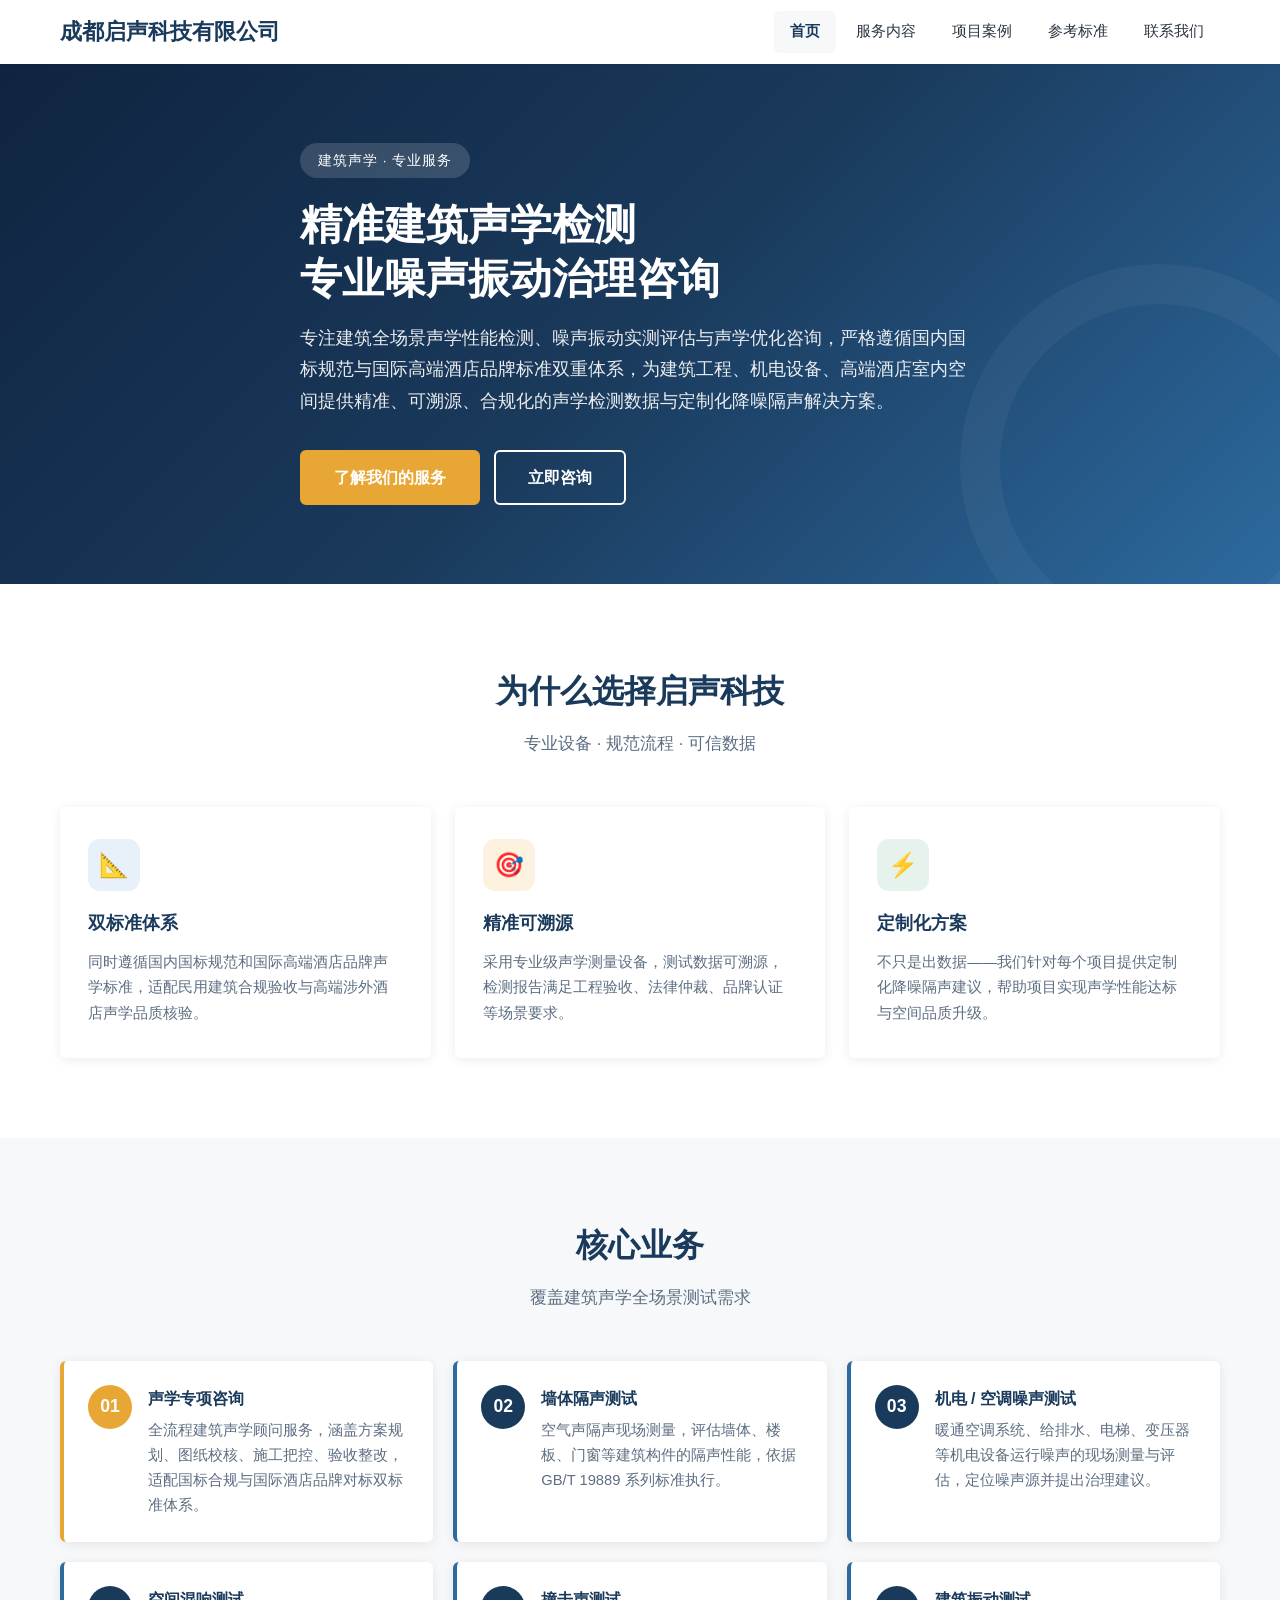
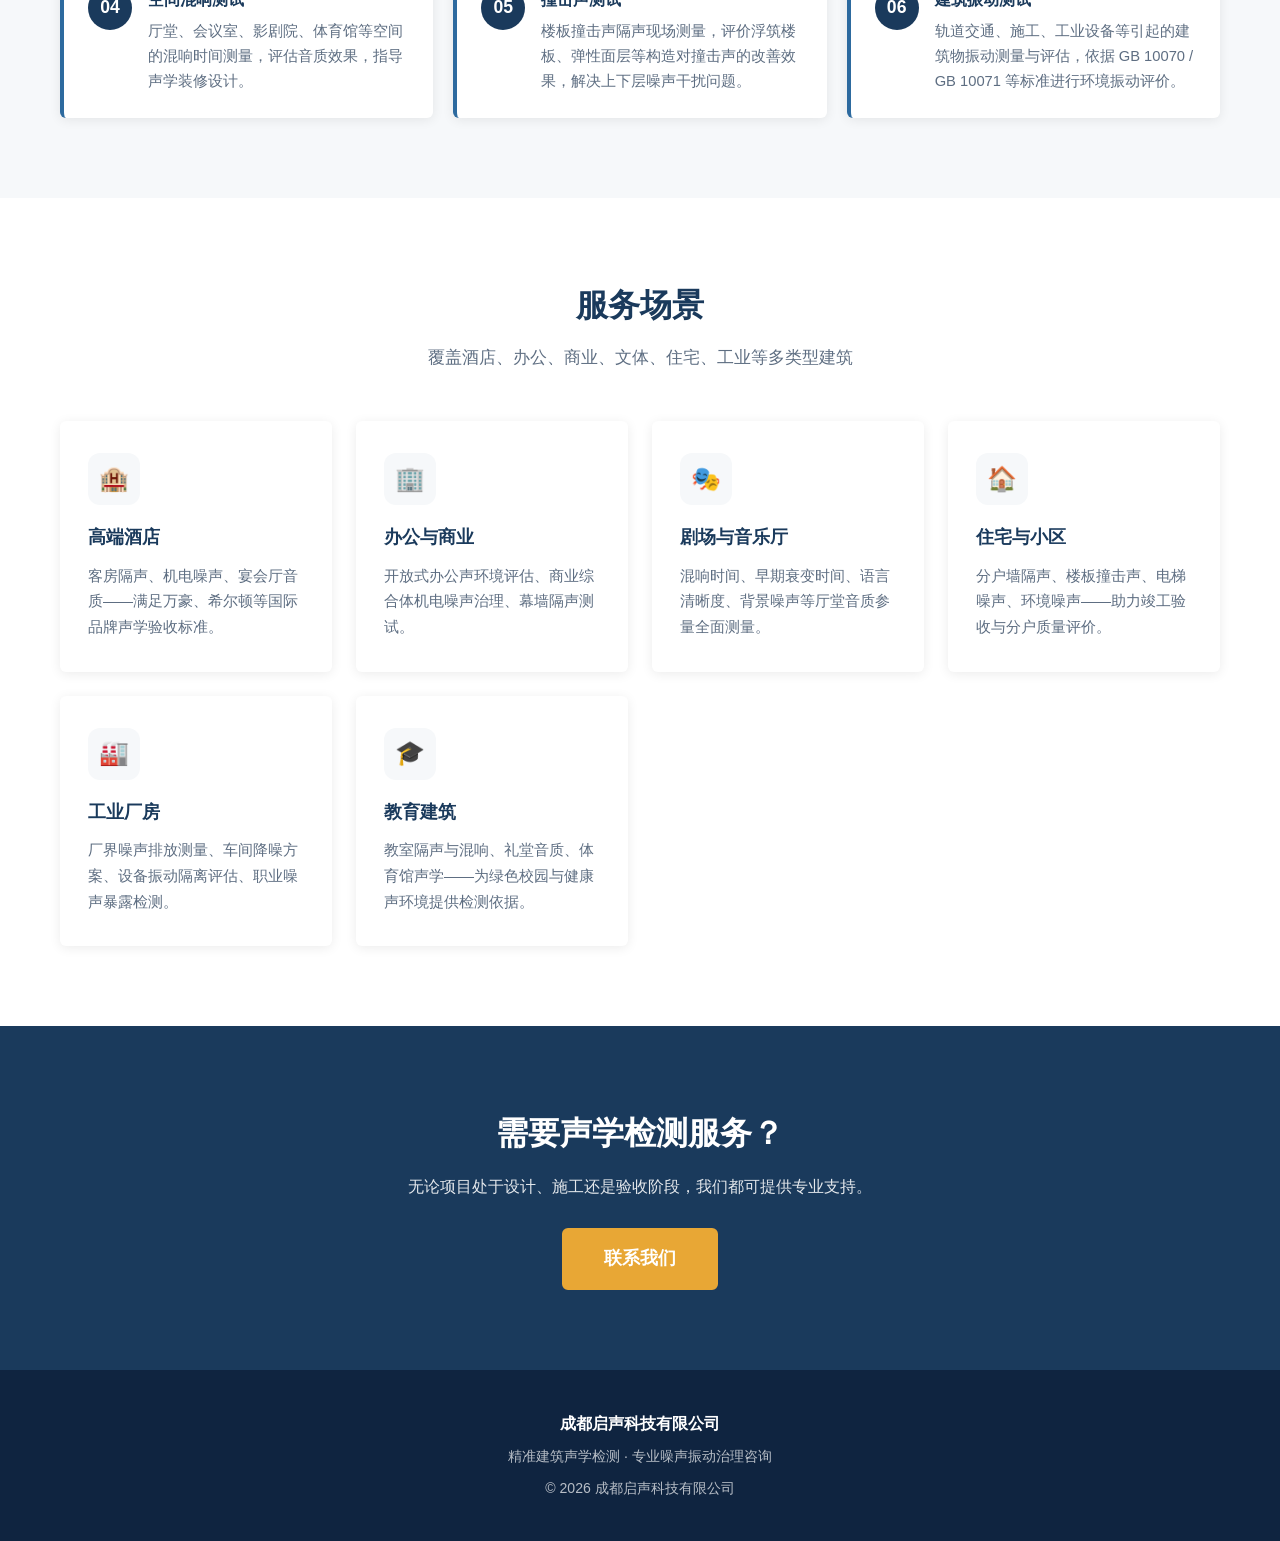
==== index.html @ ad762d35 "初始网站版本：成都启声科技有限公司官网" ====
<!DOCTYPE html>
<html lang="zh-CN">
<head>
  <meta charset="UTF-8">
  <meta name="viewport" content="width=device-width, initial-scale=1.0">
  <meta name="description" content="成都启声科技有限公司 — 精准建筑声学检测，专业噪声振动治理咨询。墙体隔声、机电噪声、空间混响、语言清晰度、撞击声、建筑振动测试。">
  <title>成都启声科技有限公司 | 建筑声学检测 · 噪声振动治理</title>
  <link rel="stylesheet" href="css/style.css">
</head>
<body>

<!-- ════════════ 导航 ════════════ -->
<nav class="nav">
  <div class="nav__inner">
    <a href="index.html" class="nav__logo">成都启声科技有限公司</a>
    <button class="nav__toggle" id="navToggle" aria-label="菜单">
      <span></span><span></span><span></span>
    </button>
    <ul class="nav__links" id="navLinks">
      <li><a href="index.html" class="active">首页</a></li>
      <li><a href="services.html">服务内容</a></li>
      <li><a href="cases.html">项目案例</a></li>
      <li><a href="standards.html">参考标准</a></li>
      <li><a href="contact.html">联系我们</a></li>
    </ul>
  </div>
</nav>

<!-- ════════════ 主视觉 ════════════ -->
<section class="hero">
  <div class="container">
    <div class="hero__content">
      <span class="hero__tag">建筑声学 · 专业服务</span>
      <h1 class="hero__title">精准建筑声学检测<br>专业噪声振动治理咨询</h1>
      <p class="hero__desc">
        专注建筑全场景声学性能检测、噪声振动实测评估与声学优化咨询，严格遵循国内国标规范与国际高端酒店品牌标准双重体系，为建筑工程、机电设备、高端酒店室内空间提供精准、可溯源、合规化的声学检测数据与定制化降噪隔声解决方案。
      </p>
      <div class="hero__btns">
        <a href="services.html" class="btn btn--primary">了解我们的服务</a>
        <a href="contact.html" class="btn btn--outline">立即咨询</a>
      </div>
    </div>
  </div>
</section>

<!-- ════════════ 三大优势 ════════════ -->
<section class="section">
  <div class="container">
    <h2 class="section__title">为什么选择启声科技</h2>
    <p class="section__subtitle">专业设备 · 规范流程 · 可信数据</p>
    <div class="cards">
      <div class="card">
        <div class="card__icon" style="background:#e8f0fa;color:#1a3a5c;">📐</div>
        <h3 class="card__title">双标准体系</h3>
        <p class="card__text">同时遵循国内国标规范和国际高端酒店品牌声学标准，适配民用建筑合规验收与高端涉外酒店声学品质核验。</p>
      </div>
      <div class="card">
        <div class="card__icon" style="background:#fdf2e0;color:#d4782f;">🎯</div>
        <h3 class="card__title">精准可溯源</h3>
        <p class="card__text">采用专业级声学测量设备，测试数据可溯源，检测报告满足工程验收、法律仲裁、品牌认证等场景要求。</p>
      </div>
      <div class="card">
        <div class="card__icon" style="background:#e6f3ec;color:#2d8052;">⚡</div>
        <h3 class="card__title">定制化方案</h3>
        <p class="card__text">不只是出数据——我们针对每个项目提供定制化降噪隔声建议，帮助项目实现声学性能达标与空间品质升级。</p>
      </div>
    </div>
  </div>
</section>

<!-- ════════════ 核心业务 ════════════ -->
<section class="section section--gray">
  <div class="container">
    <h2 class="section__title">核心业务</h2>
    <p class="section__subtitle">覆盖建筑声学全场景测试需求</p>
    <div class="service-list">
      <div class="service-item" style="border-left-color:var(--accent);">
        <div class="service-item__num" style="background:var(--accent);">01</div>
        <div>
          <div class="service-item__title">声学专项咨询</div>
          <div class="service-item__desc">全流程建筑声学顾问服务，涵盖方案规划、图纸校核、施工把控、验收整改，适配国标合规与国际酒店品牌对标双标准体系。</div>
        </div>
      </div>
      <div class="service-item">
        <div class="service-item__num">02</div>
        <div>
          <div class="service-item__title">墙体隔声测试</div>
          <div class="service-item__desc">空气声隔声现场测量，评估墙体、楼板、门窗等建筑构件的隔声性能，依据 GB/T 19889 系列标准执行。</div>
        </div>
      </div>
      <div class="service-item">
        <div class="service-item__num">03</div>
        <div>
          <div class="service-item__title">机电 / 空调噪声测试</div>
          <div class="service-item__desc">暖通空调系统、给排水、电梯、变压器等机电设备运行噪声的现场测量与评估，定位噪声源并提出治理建议。</div>
        </div>
      </div>
      <div class="service-item">
        <div class="service-item__num">04</div>
        <div>
          <div class="service-item__title">空间混响测试</div>
          <div class="service-item__desc">厅堂、会议室、影剧院、体育馆等空间的混响时间测量，评估音质效果，指导声学装修设计。</div>
        </div>
      </div>
      <div class="service-item">
        <div class="service-item__num">05</div>
        <div>
          <div class="service-item__title">撞击声测试</div>
          <div class="service-item__desc">楼板撞击声隔声现场测量，评价浮筑楼板、弹性面层等构造对撞击声的改善效果，解决上下层噪声干扰问题。</div>
        </div>
      </div>
      <div class="service-item">
        <div class="service-item__num">06</div>
        <div>
          <div class="service-item__title">建筑振动测试</div>
          <div class="service-item__desc">轨道交通、施工、工业设备等引起的建筑物振动测量与评估，依据 GB 10070 / GB 10071 等标准进行环境振动评价。</div>
        </div>
      </div>
    </div>
  </div>
</section>

<!-- ════════════ 服务场景 ════════════ -->
<section class="section">
  <div class="container">
    <h2 class="section__title">服务场景</h2>
    <p class="section__subtitle">覆盖酒店、办公、商业、文体、住宅、工业等多类型建筑</p>
    <div class="cards">
      <div class="card">
        <div class="card__icon">🏨</div>
        <h3 class="card__title">高端酒店</h3>
        <p class="card__text">客房隔声、机电噪声、宴会厅音质——满足万豪、希尔顿等国际品牌声学验收标准。</p>
      </div>
      <div class="card">
        <div class="card__icon">🏢</div>
        <h3 class="card__title">办公与商业</h3>
        <p class="card__text">开放式办公声环境评估、商业综合体机电噪声治理、幕墙隔声测试。</p>
      </div>
      <div class="card">
        <div class="card__icon">🎭</div>
        <h3 class="card__title">剧场与音乐厅</h3>
        <p class="card__text">混响时间、早期衰变时间、语言清晰度、背景噪声等厅堂音质参量全面测量。</p>
      </div>
      <div class="card">
        <div class="card__icon">🏠</div>
        <h3 class="card__title">住宅与小区</h3>
        <p class="card__text">分户墙隔声、楼板撞击声、电梯噪声、环境噪声——助力竣工验收与分户质量评价。</p>
      </div>
      <div class="card">
        <div class="card__icon">🏭</div>
        <h3 class="card__title">工业厂房</h3>
        <p class="card__text">厂界噪声排放测量、车间降噪方案、设备振动隔离评估、职业噪声暴露检测。</p>
      </div>
      <div class="card">
        <div class="card__icon">🎓</div>
        <h3 class="card__title">教育建筑</h3>
        <p class="card__text">教室隔声与混响、礼堂音质、体育馆声学——为绿色校园与健康声环境提供检测依据。</p>
      </div>
    </div>
  </div>
</section>

<!-- ════════════ 咨询CTA ════════════ -->
<section class="section section--dark" style="text-align:center;">
  <div class="container">
    <h2 class="section__title">需要声学检测服务？</h2>
    <p style="margin-bottom:28px;opacity:.88;">无论项目处于设计、施工还是验收阶段，我们都可提供专业支持。</p>
    <a href="contact.html" class="btn btn--primary" style="font-size:1.1rem;padding:14px 40px;">联系我们</a>
  </div>
</section>

<!-- ════════════ 页脚 ════════════ -->
<footer class="footer">
  <div class="container">
    <div class="footer__brand">成都启声科技有限公司</div>
    <p>精准建筑声学检测 · 专业噪声振动治理咨询</p>
    <p style="margin-top:8px;">© 2026 成都启声科技有限公司</p>
  </div>
</footer>

<script src="js/main.js"></script>
</body>
</html>
---- css/style.css ----
/* ============================================
   成都启声科技有限公司 — 官网样式
   建筑声学检测 · 噪声振动治理咨询
   ============================================ */

/* ── 基础重置 ── */
*, *::before, *::after { box-sizing: border-box; margin: 0; padding: 0; }

:root {
  --blue:       #1a3a5c;
  --blue-light: #2d6a9f;
  --blue-dark:  #0f2440;
  --accent:     #e8a735;
  --accent-alt: #d4782f;
  --gray-100:   #f6f8fa;
  --gray-200:   #e9edf2;
  --gray-300:   #c5cdd8;
  --gray-600:   #5e6e82;
  --gray-800:   #2c3542;
  --white:      #ffffff;
  --black:      #1a1a1a;
  --radius:     6px;
  --shadow:     0 2px 12px rgba(0,0,0,.08);
  --shadow-lg:  0 8px 32px rgba(0,0,0,.12);
  --max-width:  1200px;
}

html { scroll-behavior: smooth; }

body {
  font-family: "PingFang SC", "Microsoft YaHei", "Hiragino Sans GB", -apple-system, BlinkMacSystemFont, sans-serif;
  font-size: 16px;
  line-height: 1.7;
  color: var(--gray-800);
  background: var(--white);
}

/* ── 通用 ── */
a { color: var(--blue-light); text-decoration: none; transition: color .2s; }
a:hover { color: var(--accent); }

img { max-width: 100%; height: auto; display: block; }

.container { max-width: var(--max-width); margin: 0 auto; padding: 0 20px; }

.section { padding: 80px 0; }
.section--gray { background: var(--gray-100); }
.section--dark { background: var(--blue); color: var(--white); }

.section__title {
  font-size: 2rem;
  font-weight: 700;
  text-align: center;
  margin-bottom: 12px;
  color: var(--blue);
}

.section__subtitle {
  text-align: center;
  color: var(--gray-600);
  margin-bottom: 48px;
  font-size: 1.05rem;
}

.section--dark .section__title,
.section--dark .section__subtitle { color: var(--white); }

/* ── 按钮 ── */
.btn {
  display: inline-block;
  padding: 12px 32px;
  border-radius: var(--radius);
  font-size: 1rem;
  font-weight: 600;
  cursor: pointer;
  border: 2px solid transparent;
  transition: all .25s;
  text-align: center;
}

.btn--primary {
  background: var(--accent);
  color: var(--white);
  border-color: var(--accent);
}
.btn--primary:hover { background: var(--accent-alt); border-color: var(--accent-alt); color: var(--white); }

.btn--outline {
  background: transparent;
  color: var(--white);
  border-color: var(--white);
}
.btn--outline:hover { background: var(--white); color: var(--blue); }

.btn--blue {
  background: var(--blue-light);
  color: var(--white);
  border-color: var(--blue-light);
}
.btn--blue:hover { background: var(--blue); border-color: var(--blue); color: var(--white); }

/* ── 导航 ── */
.nav {
  position: fixed; top: 0; left: 0; right: 0; z-index: 1000;
  background: rgba(255,255,255,.96);
  backdrop-filter: blur(10px);
  box-shadow: 0 1px 4px rgba(0,0,0,.06);
  transition: box-shadow .3s;
}

.nav__inner {
  max-width: var(--max-width);
  margin: 0 auto;
  display: flex;
  align-items: center;
  justify-content: space-between;
  padding: 0 20px;
  height: 64px;
}

.nav__logo { font-size: 1.4rem; font-weight: 700; color: var(--blue); white-space: nowrap; }
.nav__logo:hover { color: var(--blue); }

.nav__links { display: flex; list-style: none; gap: 4px; }

.nav__links a {
  display: block;
  padding: 8px 16px;
  border-radius: var(--radius);
  color: var(--gray-800);
  font-size: .92rem;
  transition: all .2s;
}
.nav__links a:hover,
.nav__links a.active { background: var(--gray-100); color: var(--blue); font-weight: 600; }

.nav__toggle {
  display: none;
  flex-direction: column; gap: 5px;
  background: none; border: none; cursor: pointer; padding: 4px;
}
.nav__toggle span {
  display: block; width: 24px; height: 2px;
  background: var(--blue); border-radius: 2px; transition: all .3s;
}

/* ── Hero（首页大图） ── */
.hero {
  margin-top: 64px;
  min-height: 520px;
  display: flex; align-items: center;
  background: linear-gradient(135deg, var(--blue-dark) 0%, var(--blue) 50%, var(--blue-light) 100%);
  color: var(--white);
  position: relative; overflow: hidden;
}

.hero::after {
  content: '';
  position: absolute;
  right: -80px; bottom: -80px;
  width: 400px; height: 400px;
  border-radius: 50%;
  border: 40px solid rgba(255,255,255,.04);
}

.hero__content { max-width: 680px; position: relative; z-index: 1; }

.hero__tag {
  display: inline-block;
  background: rgba(255,255,255,.15);
  padding: 6px 18px;
  border-radius: 50px;
  font-size: .85rem;
  margin-bottom: 20px;
  letter-spacing: 1px;
}

.hero__title {
  font-size: 2.6rem;
  font-weight: 800;
  line-height: 1.3;
  margin-bottom: 16px;
}

.hero__desc {
  font-size: 1.1rem;
  line-height: 1.8;
  opacity: .9;
  margin-bottom: 32px;
}

.hero__btns { display: flex; gap: 14px; flex-wrap: wrap; }

/* ── 特征卡片 ── */
.cards { display: grid; grid-template-columns: repeat(auto-fit, minmax(260px, 1fr)); gap: 24px; }

.card {
  background: var(--white);
  border-radius: var(--radius);
  padding: 32px 28px;
  box-shadow: var(--shadow);
  transition: transform .25s, box-shadow .25s;
}
.card:hover { transform: translateY(-4px); box-shadow: var(--shadow-lg); }

.card__icon {
  width: 52px; height: 52px;
  border-radius: 12px;
  display: flex; align-items: center; justify-content: center;
  font-size: 1.5rem;
  margin-bottom: 18px;
  background: var(--gray-100);
}

.card__title { font-size: 1.1rem; font-weight: 700; margin-bottom: 10px; color: var(--blue); }
.card__text { color: var(--gray-600); font-size: .94rem; line-height: 1.7; }

/* ── 服务列表 ── */
.service-list { display: grid; grid-template-columns: repeat(auto-fit, minmax(320px, 1fr)); gap: 20px; }

.service-item {
  display: flex; gap: 16px;
  padding: 24px;
  background: var(--white);
  border-radius: var(--radius);
  box-shadow: var(--shadow);
  border-left: 4px solid var(--blue-light);
  transition: transform .2s, box-shadow .2s;
}
.service-item:hover { transform: translateY(-3px); box-shadow: var(--shadow-lg); }

.service-item__num {
  flex-shrink: 0;
  width: 44px; height: 44px;
  border-radius: 50%;
  background: var(--blue);
  color: var(--white);
  display: flex; align-items: center; justify-content: center;
  font-weight: 700; font-size: 1.1rem;
}

.service-item__title { font-weight: 700; margin-bottom: 6px; color: var(--blue); }
.service-item__desc { color: var(--gray-600); font-size: .92rem; }

/* 可点击的服务项 */
.service-item--link {
  cursor: pointer;
  position: relative;
}
.service-item--link:hover .service-item__title { color: var(--blue-light); }
.service-item--link::after {
  content: '查看详情 →';
  display: inline-block;
  font-size: .82rem;
  color: var(--blue-light);
  margin-top: 8px;
  font-weight: 600;
  opacity: 0;
  transform: translateX(-6px);
  transition: all .25s;
}
.service-item--link:hover::after { opacity: 1; transform: translateX(0); }

/* ── 双栏 ── */
.two-col { display: grid; grid-template-columns: 1fr 1fr; gap: 48px; align-items: center; }

.two-col__title { font-size: 1.6rem; font-weight: 700; color: var(--blue); margin-bottom: 16px; }
.two-col__text { color: var(--gray-600); margin-bottom: 12px; }

/* ── 案例卡片 ── */
.case-card {
  background: var(--white);
  border-radius: var(--radius);
  overflow: hidden;
  box-shadow: var(--shadow);
  transition: transform .25s, box-shadow .25s;
}
.case-card:hover { transform: translateY(-4px); box-shadow: var(--shadow-lg); }

.case-card__img {
  height: 200px;
  background: var(--gray-200);
  display: flex; align-items: center; justify-content: center;
  color: var(--gray-300);
  font-size: 2.5rem;
}

.case-card__body { padding: 20px 24px; }

.case-card__tag {
  display: inline-block;
  background: var(--gray-100);
  color: var(--blue-light);
  padding: 3px 12px;
  border-radius: 50px;
  font-size: .8rem;
  margin-bottom: 10px;
}

.case-card__title { font-weight: 700; margin-bottom: 8px; font-size: 1.08rem; }
.case-card__desc { color: var(--gray-600); font-size: .9rem; }

/* ── 国标列表 ── */
.standard-item {
  padding: 20px 24px;
  background: var(--white);
  border-radius: var(--radius);
  margin-bottom: 12px;
  border-left: 3px solid var(--accent);
}

.standard-item__code { font-weight: 700; color: var(--blue); font-size: .95rem; }
.standard-item__name { color: var(--gray-800); margin: 4px 0; }
.standard-item__desc { color: var(--gray-600); font-size: .88rem; }

.standard-item__link {
  display: inline-block;
  margin-top: 8px;
  font-size: .82rem;
  color: var(--blue-light);
  font-weight: 600;
  text-decoration: none;
  border: 1px solid var(--blue-light);
  border-radius: 4px;
  padding: 2px 12px;
  transition: all .2s;
}
.standard-item__link:hover { background: var(--blue-light); color: var(--white); }

.standards-category {
  color: var(--blue);
  margin: 40px 0 20px;
  font-size: 1.25rem;
  padding-bottom: 8px;
  border-bottom: 2px solid var(--gray-200);
}

/* ── 联系 ── */
.contact-grid { display: grid; grid-template-columns: 1fr 1fr; gap: 40px; }

.contact-info__item {
  display: flex; gap: 14px; align-items: flex-start;
  margin-bottom: 24px;
}

.contact-info__icon {
  flex-shrink: 0;
  width: 44px; height: 44px;
  border-radius: 50%;
  background: var(--gray-100);
  display: flex; align-items: center; justify-content: center;
  font-size: 1.2rem;
}

.contact-info__label { font-size: .82rem; color: var(--gray-600); }
.contact-info__value { font-weight: 600; }

.contact-form { background: var(--white); padding: 32px; border-radius: var(--radius); box-shadow: var(--shadow); }

.form-group { margin-bottom: 16px; }

.form-group label {
  display: block;
  font-weight: 600;
  margin-bottom: 6px;
  font-size: .92rem;
  color: var(--blue);
}

.form-group input,
.form-group textarea {
  width: 100%;
  padding: 10px 14px;
  border: 1px solid var(--gray-300);
  border-radius: var(--radius);
  font-size: .95rem;
  font-family: inherit;
  transition: border-color .2s;
}

.form-group input:focus,
.form-group textarea:focus { outline: none; border-color: var(--blue-light); }

.form-group textarea { resize: vertical; min-height: 120px; }

/* ── 页脚 ── */
.footer {
  background: var(--blue-dark);
  color: rgba(255,255,255,.7);
  padding: 40px 0;
  text-align: center;
  font-size: .88rem;
}

.footer__brand { color: var(--white); font-weight: 700; font-size: 1rem; margin-bottom: 8px; }

/* ── 页头横幅（内页） ── */
.page-hero {
  margin-top: 64px;
  padding: 56px 0;
  background: linear-gradient(135deg, var(--blue-dark), var(--blue));
  color: var(--white);
  text-align: center;
}

.page-hero__title { font-size: 2rem; font-weight: 800; margin-bottom: 8px; }
.page-hero__desc { opacity: .85; font-size: 1.05rem; }

/* ── 面包屑 ── */
.breadcrumb { padding: 14px 0; font-size: .88rem; color: var(--gray-600); }
.breadcrumb a { color: var(--gray-600); }
.breadcrumb span { color: var(--blue); font-weight: 600; }

/* ── 团队/简介区 ── */
.about-text { max-width: 800px; margin: 0 auto; }

.about-text p { margin-bottom: 16px; color: var(--gray-800); line-height: 1.9; }

.highlight-box {
  background: var(--white);
  border-left: 4px solid var(--accent);
  padding: 20px 24px;
  border-radius: var(--radius);
  box-shadow: var(--shadow);
  margin: 32px 0;
}

.highlight-box p { margin: 0; font-weight: 600; color: var(--blue); }

/* ── 响应式 ── */
@media (max-width: 768px) {
  .nav__links {
    position: fixed; top: 64px; left: 0; right: 0;
    background: var(--white);
    flex-direction: column;
    padding: 12px 20px;
    box-shadow: 0 4px 12px rgba(0,0,0,.08);
    display: none;
  }
  .nav__links.open { display: flex; }
  .nav__toggle { display: flex; }

  .hero { min-height: auto; padding: 48px 0; }
  .hero__title { font-size: 1.8rem; }
  .hero__desc { font-size: .98rem; }

  .section { padding: 48px 0; }
  .section__title { font-size: 1.5rem; }

  .two-col { grid-template-columns: 1fr; gap: 24px; }
  .contact-grid { grid-template-columns: 1fr; }

  .cards { grid-template-columns: 1fr; }
  .service-list { grid-template-columns: 1fr; }

  .page-hero { padding: 36px 0; }
  .page-hero__title { font-size: 1.5rem; }
}
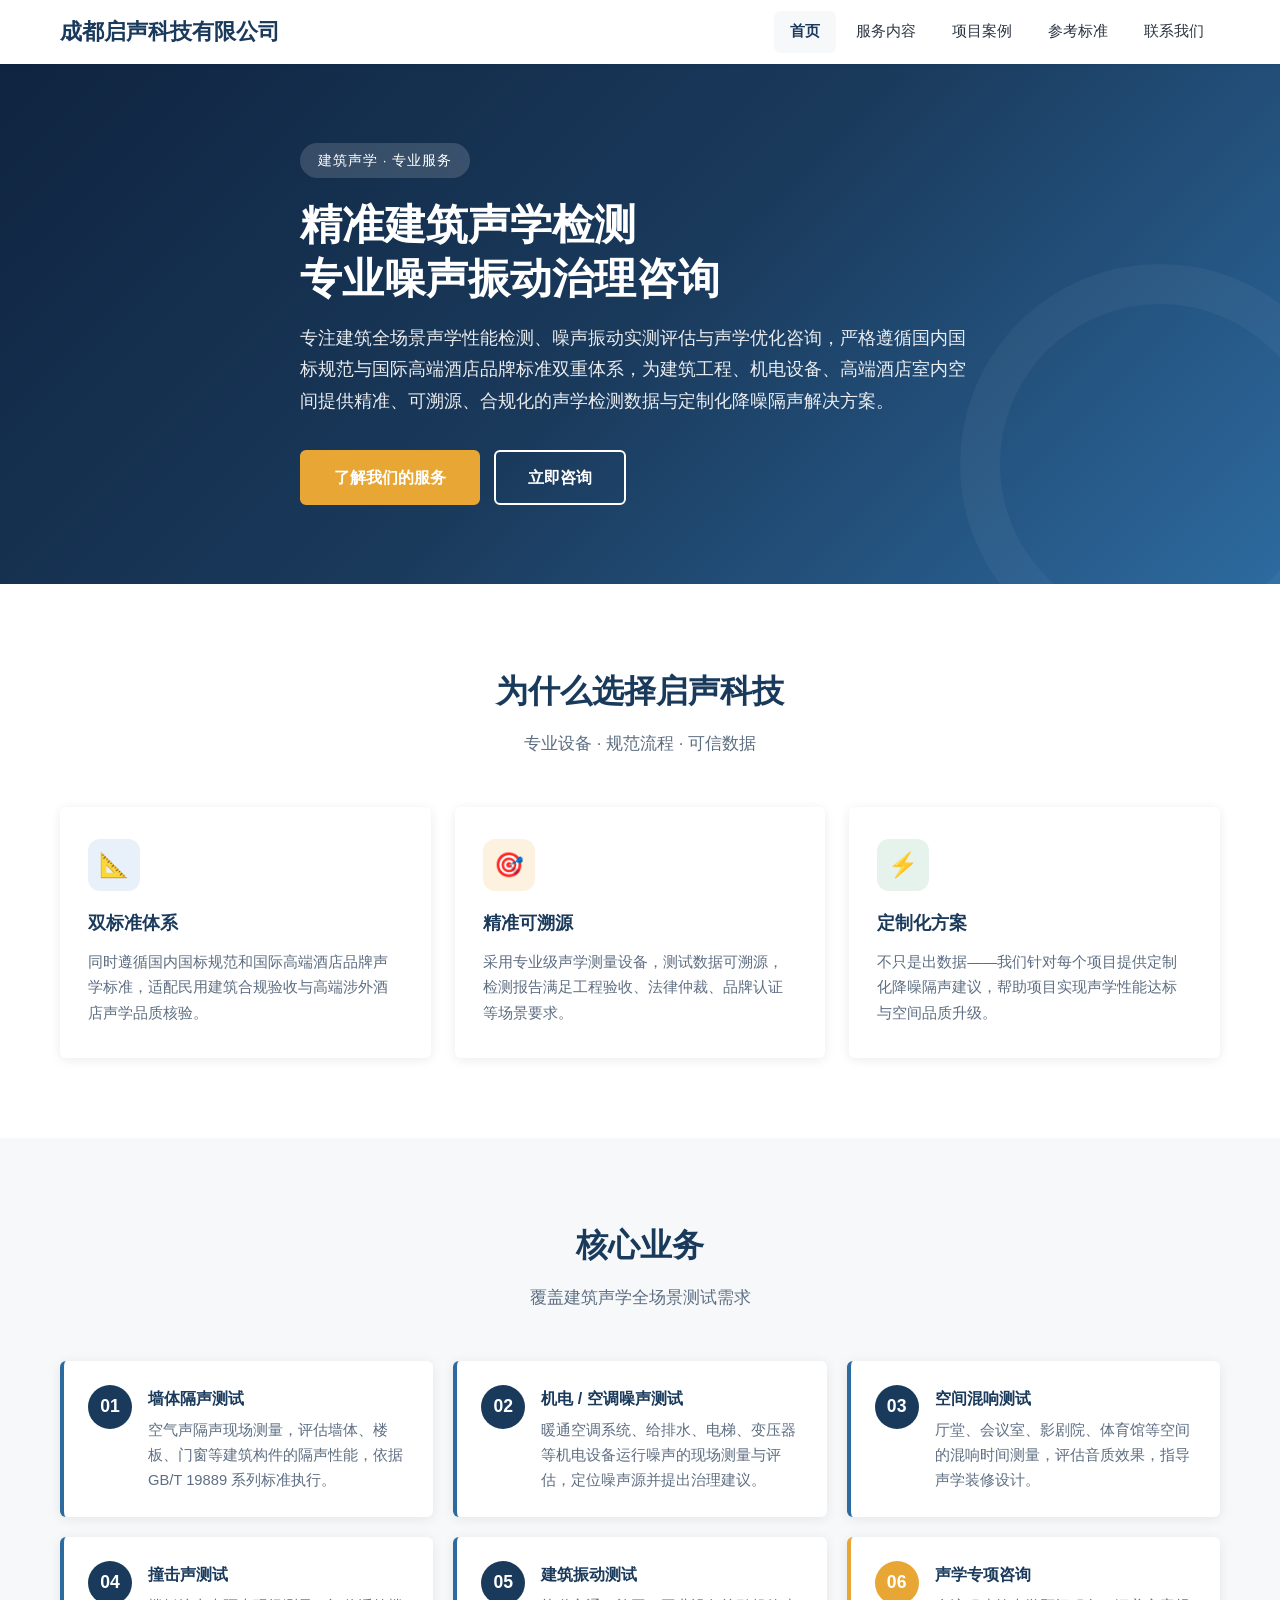
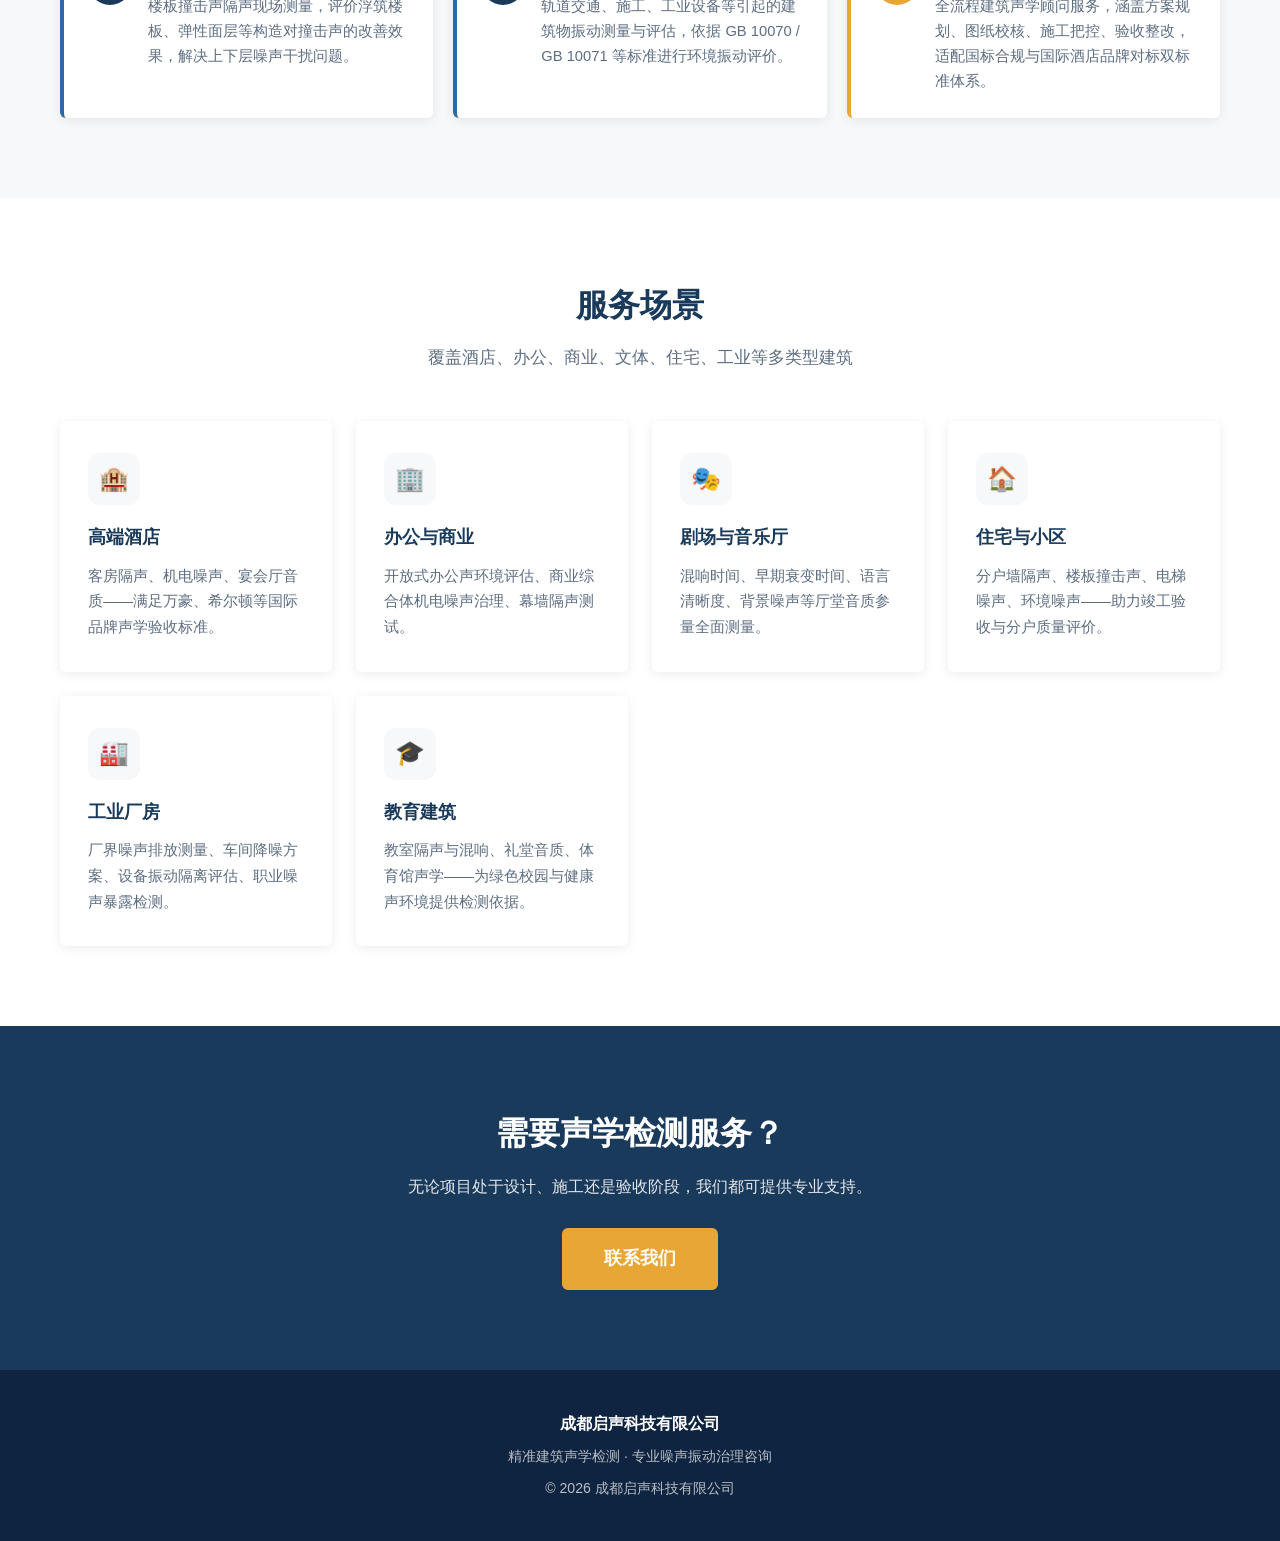
==== commit 8f887293: "声学专项咨询移至末位(06)" ====
--- a/index.html
+++ b/index.html
@@ -74,46 +74,46 @@
     <h2 class="section__title">核心业务</h2>
     <p class="section__subtitle">覆盖建筑声学全场景测试需求</p>
     <div class="service-list">
-      <div class="service-item" style="border-left-color:var(--accent);">
-        <div class="service-item__num" style="background:var(--accent);">01</div>
-        <div>
-          <div class="service-item__title">声学专项咨询</div>
-          <div class="service-item__desc">全流程建筑声学顾问服务，涵盖方案规划、图纸校核、施工把控、验收整改，适配国标合规与国际酒店品牌对标双标准体系。</div>
-        </div>
-      </div>
       <div class="service-item">
-        <div class="service-item__num">02</div>
+        <div class="service-item__num">01</div>
         <div>
           <div class="service-item__title">墙体隔声测试</div>
           <div class="service-item__desc">空气声隔声现场测量，评估墙体、楼板、门窗等建筑构件的隔声性能，依据 GB/T 19889 系列标准执行。</div>
         </div>
       </div>
       <div class="service-item">
-        <div class="service-item__num">03</div>
+        <div class="service-item__num">02</div>
         <div>
           <div class="service-item__title">机电 / 空调噪声测试</div>
           <div class="service-item__desc">暖通空调系统、给排水、电梯、变压器等机电设备运行噪声的现场测量与评估，定位噪声源并提出治理建议。</div>
         </div>
       </div>
       <div class="service-item">
-        <div class="service-item__num">04</div>
+        <div class="service-item__num">03</div>
         <div>
           <div class="service-item__title">空间混响测试</div>
           <div class="service-item__desc">厅堂、会议室、影剧院、体育馆等空间的混响时间测量，评估音质效果，指导声学装修设计。</div>
         </div>
       </div>
       <div class="service-item">
-        <div class="service-item__num">05</div>
+        <div class="service-item__num">04</div>
         <div>
           <div class="service-item__title">撞击声测试</div>
           <div class="service-item__desc">楼板撞击声隔声现场测量，评价浮筑楼板、弹性面层等构造对撞击声的改善效果，解决上下层噪声干扰问题。</div>
         </div>
       </div>
       <div class="service-item">
-        <div class="service-item__num">06</div>
+        <div class="service-item__num">05</div>
         <div>
           <div class="service-item__title">建筑振动测试</div>
           <div class="service-item__desc">轨道交通、施工、工业设备等引起的建筑物振动测量与评估，依据 GB 10070 / GB 10071 等标准进行环境振动评价。</div>
+        </div>
+      </div>
+      <div class="service-item" style="border-left-color:var(--accent);">
+        <div class="service-item__num" style="background:var(--accent);">06</div>
+        <div>
+          <div class="service-item__title">声学专项咨询</div>
+          <div class="service-item__desc">全流程建筑声学顾问服务，涵盖方案规划、图纸校核、施工把控、验收整改，适配国标合规与国际酒店品牌对标双标准体系。</div>
         </div>
       </div>
     </div>
